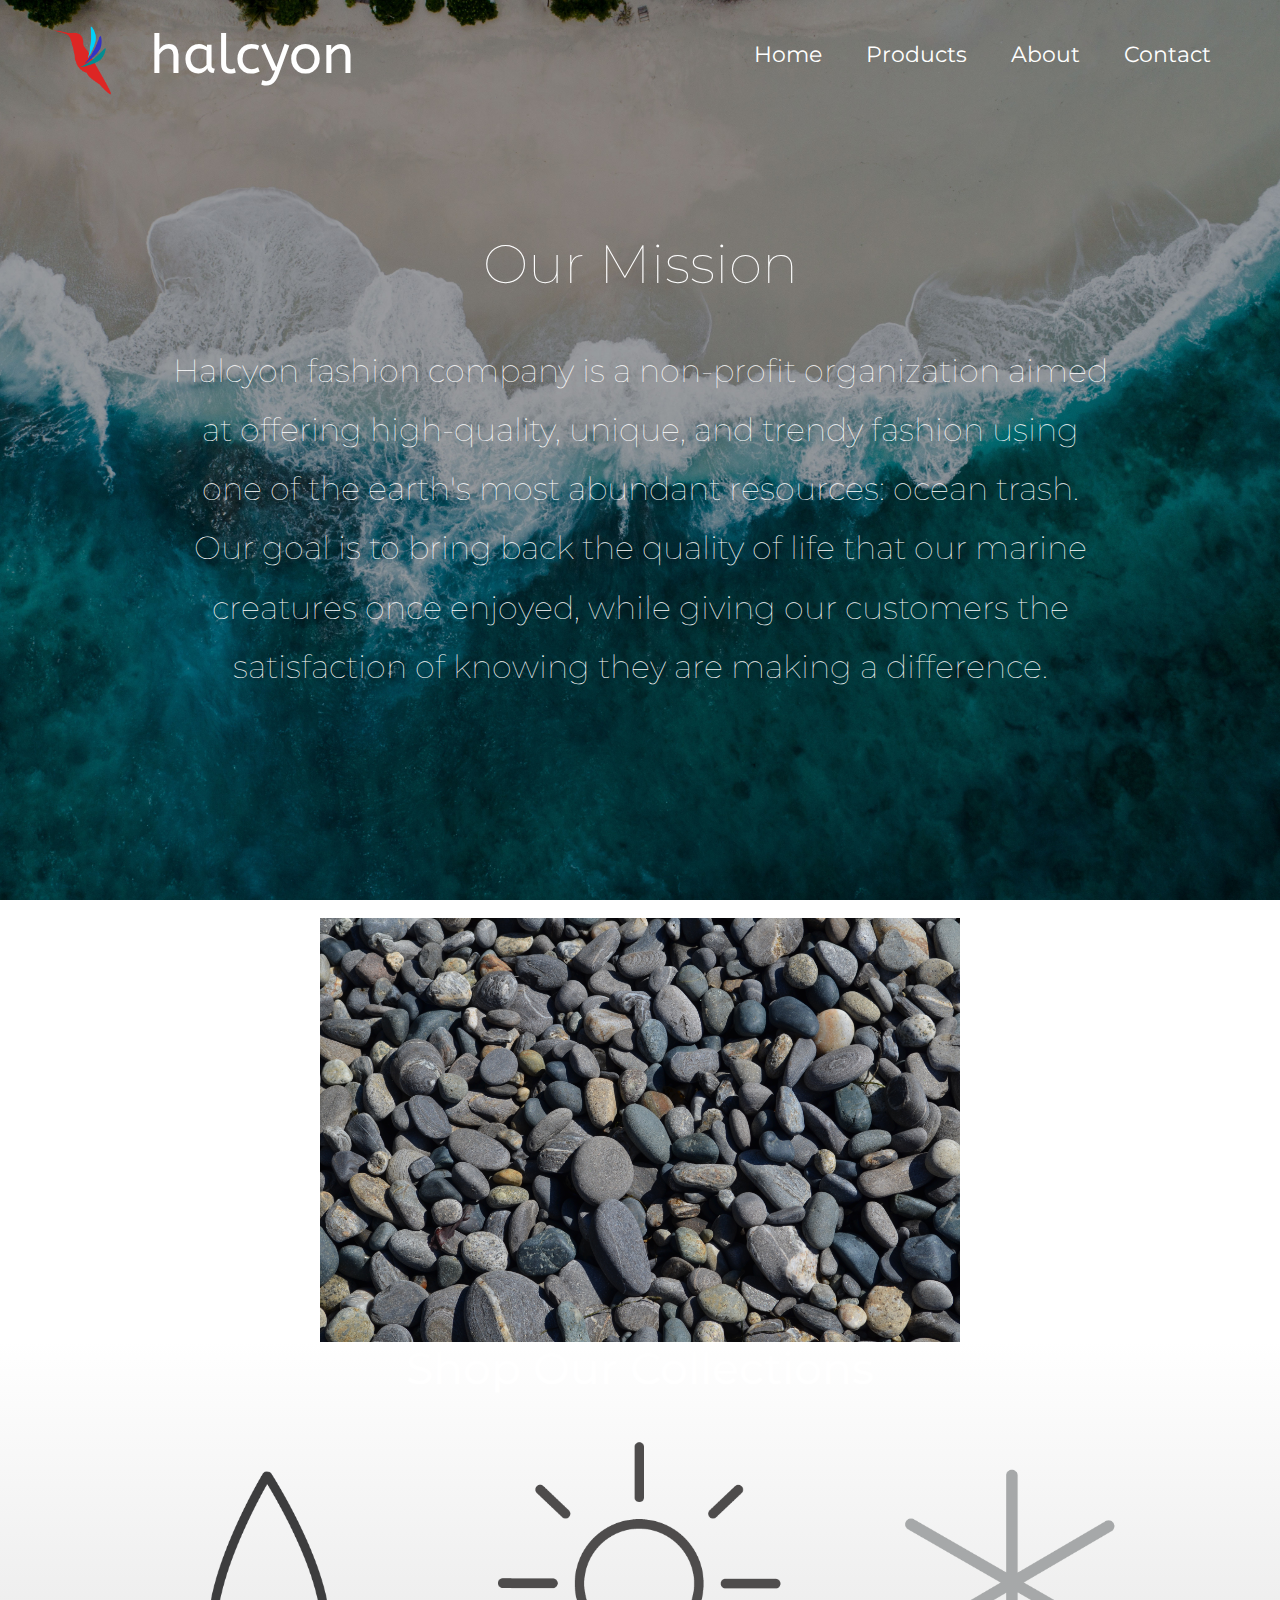
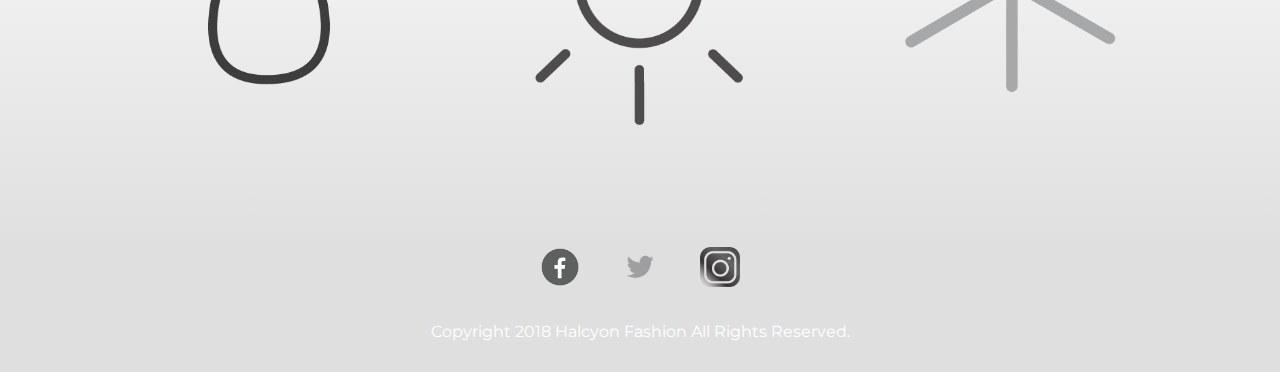
==== index.html @ 031aa5d2 "Added a carousel to the index." ====
<!DOCTYPE html>
<html>
  <head>
    <meta charset="utf-8">
    <title>Halcyon Fashion</title>
    <link rel="stylesheet" href="style.css">
    <link rel="stylesheet" href="bootstrap.min.css">
    <link href="https://fonts.googleapis.com/css?family=ABeeZee" rel="stylesheet">
    <link href="https://fonts.googleapis.com/css?family=Lato" rel="stylesheet">
    <link rel="icon" href="images/icons/halcyonlogo.png">
    <style>
      @import url('https://fonts.googleapis.com/css?family=Montserrat');
    </style>

  </head>
  <body id="index">
    <div class="container-fluid" id="header">
      <header>
        <div id="navheader" class="row">

         <a class="col-1 p-3" href="index.html"><img src="images/icons/halcyonlogo.png" alt="halcyonlogo.png" width="75px" height="75px"></a>
         <ul class="col-5 p-3" id="noDecor" href="index.html"><h1 class="">halcyon</h1></ul>

       <ul id="links" class="nav p-3">
         <li ><a class="nav-link text-white" href="index.html">Home</a></li>
         <li><a class="nav-link text-white" href="products.html">Products</a></li>
         <li><a class="nav-link text-white" href="about.html">About</a></li>
         <li><a class="nav-link text-white" href="contact.html">Contact</a></li>
         </ul>
       </div>
      </header>
    </div>
    <div class="container-fluid" id="pg1part1" >
      <div class="row">
      <!-- section with a mession statement-->
     <section id="first" class="justify-content-center">
       <h2 id="mission">Our Mission</h2>
       <br />
       <p id="mission">Halcyon fashion company is a non-profit organization
         aimed at offering high-quality, unique, and trendy fashion using one
         of the earth's most abundant resources: ocean trash. Our goal is to
         bring back the quality of life that our marine creatures once enjoyed,
         while giving our customers the satisfaction of knowing they are making
         a difference.</p>
     </section>
    </div>
    </div>

<!-- image carousel -->
<style media="screen">
  div.images{
    text-align: center;
  }
  img.carousel{
    margin: auto;
  }
</style>
    <div class="images">
      <img class="carousel" src="images/pebbles.jpg" width="50%" height="50%">
      <img class="carousel" src="images/thedarkblue.jpg" width="50%" height="50%">
      <img class="carousel" src="images/wbab.jpg" width="50%" height="50%">
      <img class="carousel" src="images/wood.jpg" width="50%" height="50%">
    </div>



    <div id="pg1part2" class="text-white">
      <!-- section featuring new items, featured items, etc -->
     <section class="third">
      <h2>Shop Our Collections</h2>
      <div class="container">
       <ul class="nav list-inline nav-justified">
         <li class="col-lg-4">
            <a href="products.html"><img src="images/icons/rainicon.png" width="100%" alt="rain icon"></a>
         </li>
         <li class="col-lg-4">
            <a href="products.html"><img src="images/icons/shineicon.png" width="100%" alt="shine icon"></a>
         </li>
         <li class="col-lg-4">
            <a href="products.html"><img src="images/icons/snowicon.png" width="100%" alt="snow icon"></a>
         </li>
       </ul>
      </div>
     </section>
    </div>


    <!-- simple footer containing copyright information and links to social media -->
    <!-- <div class="container-fluid"> -->
      <footer>
      <ul class="nav list-inline justify-content-center">
        <li class="nav-item"><a href="http://www.facebook.com/halcyonfashion"><img src="images/icons/facebook.png" width="40px" height="40px" alt="facebook" ></a></li>
        <li class="nav-item"><a href="http://www.twitter.com/halcyonfashion"><img src="images/icons/twitter.png" width="40px" height="40px" alt="twitter"></a></li>
        <li class="nav-item"><a href="http://www.instagram.com/halcyonfashion"><img src="images/icons/insta.png" width="40px" height="40px" alt="instagram"></a></li>
      </ul>
      <br />
      <p class="text-white">Copyright 2018 Halcyon Fashion All Rights Reserved.</p>
      </footer>
    <!-- </div> -->
  <script type="text/javascript" src="photos.js"></script>
  </body>
</html>
---- style.css ----
/*Color values for halcyon:
  Body: R:219 G:41 B:44
  Feather 1: R:36 G:209 B:248
  Feather 2: R:51 G:57 B:195
  Feather 3: R:21 G:141 B:144*/

html {
  font-size: 22px;
}
/*==============
     Bodies
==============*/

p, h1, h2, h3, h4, h5, h6, a, li, ul, ol, div {
  font-family: 'Montserrat', sans-serif;

}

body#index {
  width: 100%;
  height: 100%;
  background: url(images/beachdark.jpg);
  background-repeat: no-repeat;
  background-attachment: fixed;
  background-position: right top
  ;
  background-size: cover;
}

body#aboutus {
  width: 100%;
  height: 100%;
  background: url(images/beachlight.jpg);
  background-repeat: no-repeat;
  background-attachment: fixed;
  background-position: left top;
  background-size: cover;
}

body#products {
  width: 100%;
  height: 100%;
  background: url(images/beachlight.jpg);
  background-repeat: no-repeat;
  background-attachment: fixed;
  background-position: left top;
  background-size: cover;
}

body#contact {
  width: 100%;
  height: 100%;
  background: url(images/beachlight.jpg);
  background-repeat: no-repeat;
  background-attachment: fixed;
  background-position: left top;
  background-size: cover;
}

/*=================
   Index Header
=================*/

header {
  width: 100%;
  height: 20%;
  padding-bottom: 2%;
  color: white;
}

header h1 {
  font-family: 'ABeeZee', sans-serif;
}

/*=================
 Index(Page 1) Divs
==================*/
div#navheader {
  padding-left: 2%;
  padding-right: 2%;
}

div#navheader>ul#links {
  margin-left: auto;
  color: white;
}

div#navheader ul#links li {
  /*width: 120px;*/
  height: 40px;
}

div#pg1part1 {

  color: white;
  margin-left: auto;
  margin-right: auto;
  text-align: center;
  padding-left: 5%;
  padding-right: 5%;
  padding-top: 5%;
  padding-bottom: 10%;
  height: 750px;
}

p#mission, h2#mission {
  text-align: center;
  font-family: 'Montserrat', sans-serif;
  font-weight: lighter;
}


h2#mission {
  font-size: 54px;
}


p#mission {
  font-size: 32px;
  height: 250px;
  line-height: 185%;
}


div#pg1part2 {
  background: linear-gradient(to bottom, rgba(0, 0, 0, 0), rgba(192, 192, 192, .5));
  margin-left: auto;
  margin-right: auto;
  text-align: center;
  height: 500px;
  /*color: white;
  margin-left: auto;
  margin-right: auto;
  text-align: center;*/
}

div#pg1part2.contact {
  height: 100px;
  background: linear-gradient(to bottom, rgba(0, 0, 0, 0), rgba(192, 192, 192, .5));
}

body#contact div#involved a, body#contact div#informed a  {
  color: rgb(0, 3, 255);
}

body#contact div#involved a:hover, body#contact div#informed a:hover {
  color: white;
  text-decoration: none;
}

div#form form {
  /* align-content: center; */
  width: 80%;
  /* padding-left: 400px; */
  text-align: center;
  margin-left: auto;
  margin-right: auto;
}

div#form form textarea {
  background: url("halcyonlogo.png");
}

div#pg1part3 {
  margin-left: auto;
  margin-right: auto;
  color: white;
}

h2 {
  text-align: center;
  font: 24em;
}

header h1 {
  font-family: 'ABeeZee', sans-serif;
}

/** {outline: 1px solid red;}*/

ul li {
 padding-top: 5px;
}

p#mission {
  text-align: center;
  padding-left: 120px;
  padding-right: 120px;
}

ul li.nav-link {
  padding-right: 155px;
  padding-left: 155px;
}

ul a#noDecor {
  text-decoration: none;
  color: black;
}

footer p {
  padding-left: 360px;
  padding-right: 360px;
}

section.third div#container ul li {
  border: 25px;
}

section.third div#container ul li p {
  padding-left: 25px;
}

section.third div#container ul li img {
   display: block;
   border: 25px;
}

h4{
  text-align: center;
}

h2 {
  text-align: center;
}

.col-lg-4{
 text-align: center;
}

h1#title {
  font-size: 64px;
  font-weight: lighter;
  font-family: 'Montserrat', sans-serif;
}

div#navheader ul#links li:hover {
  -webkit-filter: opacity(0.5);
  filter: opacity(0.5);
  -webkit-transition: .3s;
  transition: .3s;
  color: rgb(227, 150, 0);
}

footer {
  text-align: center;
  background-color: rgba(192, 192, 192, .5);
  height: 130px;
  width: 100%;
}

footer p {
  font-size: 16px;
}

div#pg1part2 ul li a img {
  -webkit-filter: grayscale(99%);
  filter: grayscale(99%);
  /* -webkit-transition: .5s;
  transition: .5s; */
}

div#pg1part2 ul li a img:hover {
  -webkit-filter: grayscale(0%);
  filter: none;
  -webkit-transition: .5s;
  transition: .5s;
}

footer ul li a img {
  -webkit-filter: grayscale(99%);
  filter: grayscale(99%);
  /* -webkit-transition: .5s;
  transition: .5s; */
}

/* footer ul li a img:hover {
  -webkit-filter: grayscale(0%);
  filter: none;
  -webkit-transition: .5s;
  transition: .5s;
} */


footer ul li {
  padding-left: 20px;
  padding-right: 20px;
}
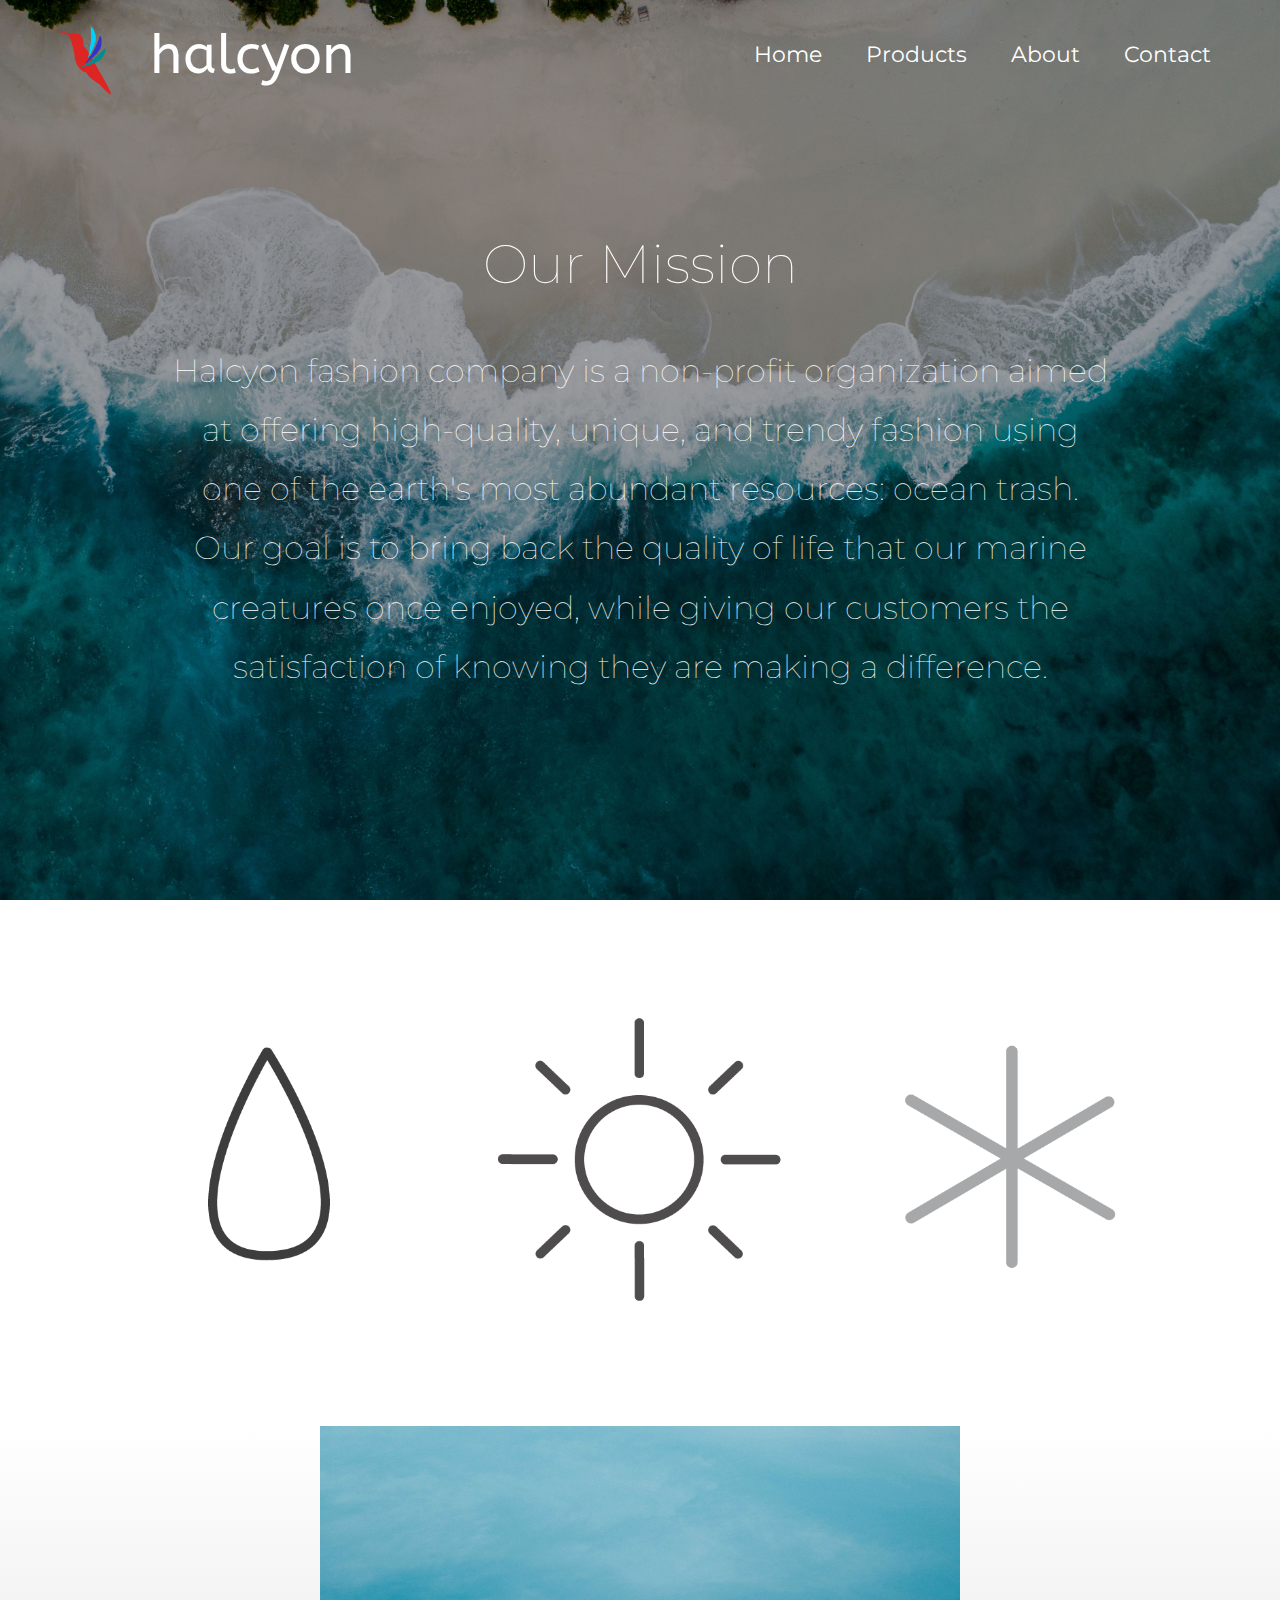
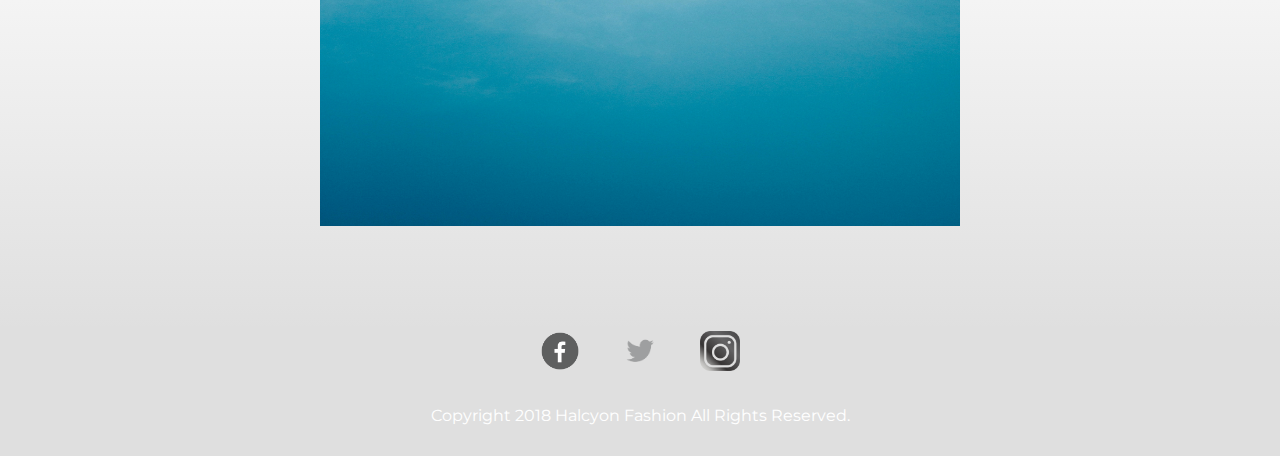
==== commit d4e8572c: "Added images to the carousel." ====
--- a/index.html
+++ b/index.html
@@ -46,23 +46,6 @@
     </div>
     </div>
 
-<!-- image carousel -->
-<style media="screen">
-  div.images{
-    text-align: center;
-  }
-  img.carousel{
-    margin: auto;
-  }
-</style>
-    <div class="images">
-      <img class="carousel" src="images/pebbles.jpg" width="50%" height="50%">
-      <img class="carousel" src="images/thedarkblue.jpg" width="50%" height="50%">
-      <img class="carousel" src="images/wbab.jpg" width="50%" height="50%">
-      <img class="carousel" src="images/wood.jpg" width="50%" height="50%">
-    </div>
-
-
 
     <div id="pg1part2" class="text-white">
       <!-- section featuring new items, featured items, etc -->
@@ -71,18 +54,37 @@
       <div class="container">
        <ul class="nav list-inline nav-justified">
          <li class="col-lg-4">
-            <a href="products.html"><img src="images/icons/rainicon.png" width="100%" alt="rain icon"></a>
+            <a href="products.html#rain"><img src="images/icons/rainicon.png" width="100%" alt="rain icon"></a>
          </li>
          <li class="col-lg-4">
-            <a href="products.html"><img src="images/icons/shineicon.png" width="100%" alt="shine icon"></a>
+            <a href="products.html#shine"><img src="images/icons/shineicon.png" width="100%" alt="shine icon"></a>
          </li>
          <li class="col-lg-4">
-            <a href="products.html"><img src="images/icons/snowicon.png" width="100%" alt="snow icon"></a>
+            <a href="products.html#snow"><img src="images/icons/snowicon.png" width="100%" alt="snow icon"></a>
          </li>
        </ul>
       </div>
      </section>
     </div>
+
+    <!-- image carousel -->
+    <style media="screen">
+      div.images{
+        text-align: center;
+      }
+      img.carousel{
+        margin: auto;
+      }
+    </style>
+    <br />
+    <br />
+    <br />
+        <div class="images" id="pg1part3">
+          <img class="carousel" src="images/img1.jpg" width="50%" height="80%">
+          <img class="carousel" src="images/img2.jpg" width="50%" height="80%">
+          <img class="carousel" src="images/img3.jpg" width="50%" height="80%">
+          <img class="carousel" src="images/img4.jpg" width="50%" height="80%">
+        </div>
 
 
     <!-- simple footer containing copyright information and links to social media -->
--- a/style.css
+++ b/style.css
@@ -122,7 +122,7 @@
 }
 
 
-div#pg1part2 {
+div#pg1part3 {
   background: linear-gradient(to bottom, rgba(0, 0, 0, 0), rgba(192, 192, 192, .5));
   margin-left: auto;
   margin-right: auto;
@@ -134,8 +134,8 @@
   text-align: center;*/
 }
 
-div#pg1part2.contact {
-  height: 100px;
+div#pg1part3.contact {
+  height: 75px;
   background: linear-gradient(to bottom, rgba(0, 0, 0, 0), rgba(192, 192, 192, .5));
 }
 
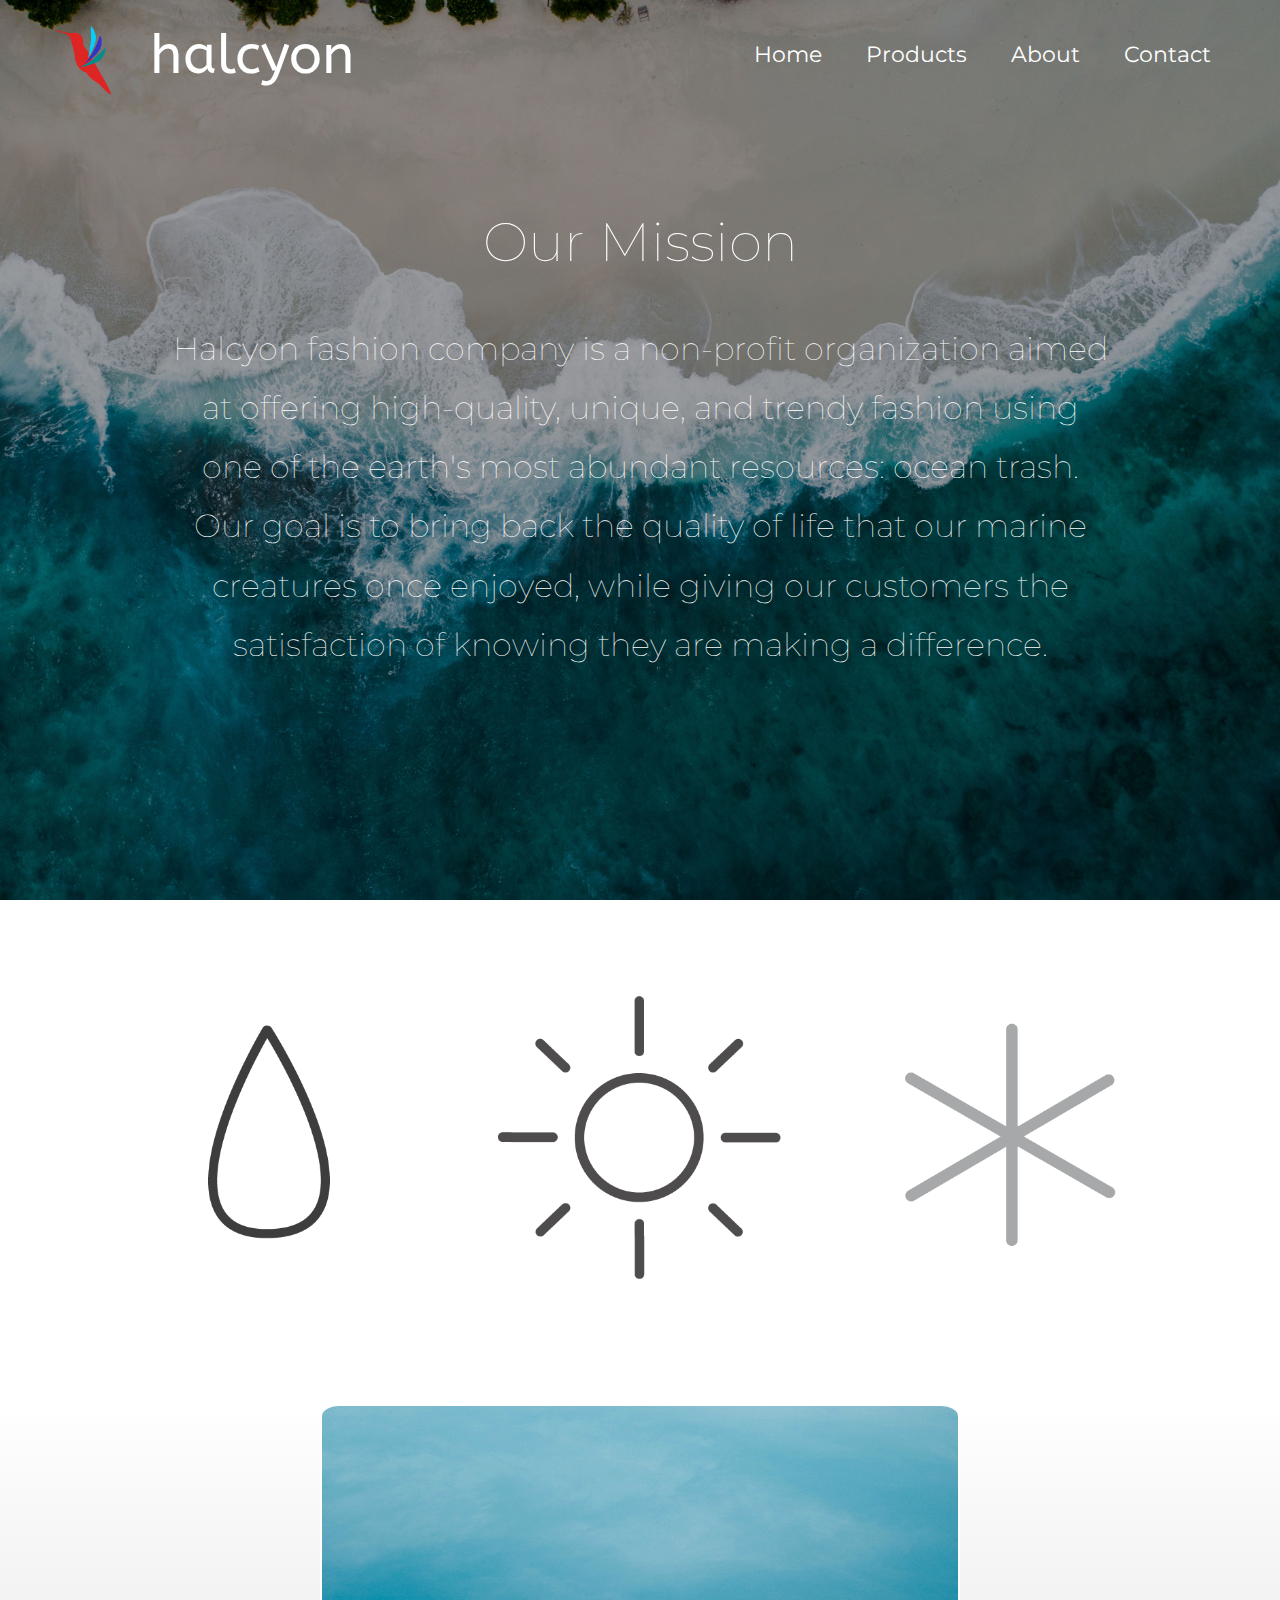
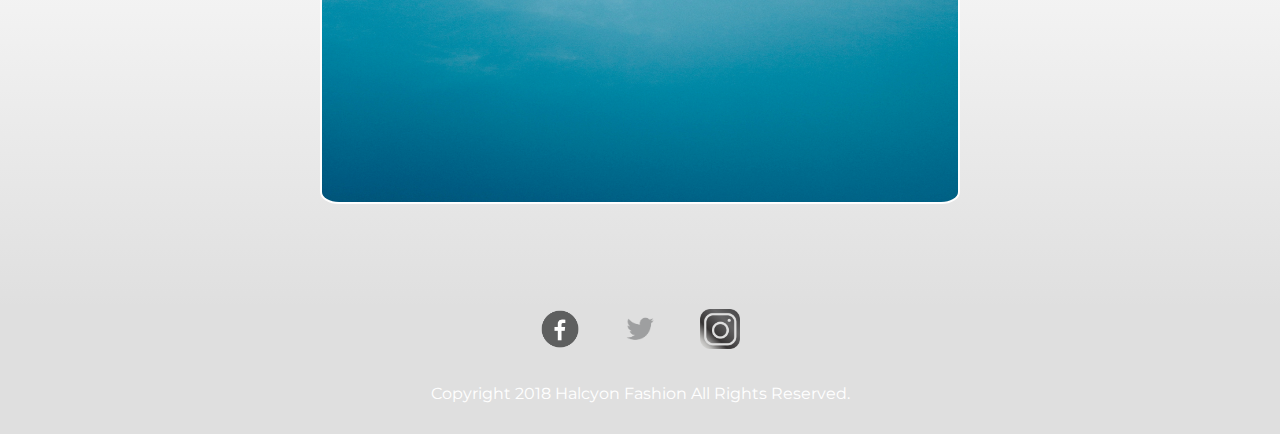
==== commit d4c42e08: "About Page Changes" ====
--- a/index.html
+++ b/index.html
@@ -19,7 +19,7 @@
         <div id="navheader" class="row">
 
          <a class="col-1 p-3" href="index.html"><img src="images/icons/halcyonlogo.png" alt="halcyonlogo.png" width="75px" height="75px"></a>
-         <ul class="col-5 p-3" id="noDecor" href="index.html"><h1 class="">halcyon</h1></ul>
+         <a class="col-5 p-3" id="noDecor" href="index.html"><h1>halcyon</h1></a>
 
        <ul id="links" class="nav p-3">
          <li ><a class="nav-link text-white" href="index.html">Home</a></li>
--- a/style.css
+++ b/style.css
@@ -10,6 +10,10 @@
 /*==============
      Bodies
 ==============*/
+
+/** {
+  outline: 2px solid red;
+}*/
 
 p, h1, h2, h3, h4, h5, h6, a, li, ul, ol, div {
   font-family: 'Montserrat', sans-serif;
@@ -35,6 +39,7 @@
   background-attachment: fixed;
   background-position: left top;
   background-size: cover;
+  font-family: 'Montserrat', sans-serif;
 }
 
 body#products {
@@ -72,6 +77,14 @@
   font-family: 'ABeeZee', sans-serif;
 }
 
+header a.col-1.p-3 img {
+  padding-right: 0px;
+}
+
+header ul h1 {
+  padding-left: 0px;
+}
+
 /*=================
  Index(Page 1) Divs
 ==================*/
@@ -90,8 +103,39 @@
   height: 40px;
 }
 
+div#aboutus.container {
+  width: 80%;
+}
+
+div#aboutus.container img {
+  float: left;
+  padding-top: 15px;
+  padding-bottom: 15px;
+  padding-right: 15px;
+  padding-left: 15px;
+}
+
+div#aboutus.container img.bio {
+  float: left;
+  padding-top: 15px;
+  padding-bottom: 15px;
+  padding-right: 15px;
+  padding-left: 15px;
+  border: 2px solid white;
+  border-radius: 3%;
+}
+
+div.bio p {
+  padding-left: 15px;
+  margin-right: 15px;
+}
+
+article.story p {
+  clear: right;
+  text-align: center;
+}
+
 div#pg1part1 {
-
   color: white;
   margin-left: auto;
   margin-right: auto;
@@ -140,12 +184,15 @@
 }
 
 body#contact div#involved a, body#contact div#informed a  {
-  color: rgb(0, 3, 255);
+  color: blue;
+  text-decoration: none;
 }
 
 body#contact div#involved a:hover, body#contact div#informed a:hover {
-  color: white;
-  text-decoration: none;
+  -webkit-filter: opacity(0.4);
+  filter: opacity(0.4);
+  -webkit-transition: .3s;
+  transition: .3s;
 }
 
 div#form form {
@@ -158,7 +205,7 @@
 }
 
 div#form form textarea {
-  background: url("halcyonlogo.png");
+  background: none;
 }
 
 div#pg1part3 {
@@ -193,9 +240,9 @@
   padding-left: 155px;
 }
 
-ul a#noDecor {
+a#noDecor {
   text-decoration: none;
-  color: black;
+  color: white;
 }
 
 footer p {
@@ -216,11 +263,7 @@
    border: 25px;
 }
 
-h4{
-  text-align: center;
-}
-
-h2 {
+h2, h3, h4{
   text-align: center;
 }
 
@@ -232,6 +275,10 @@
   font-size: 64px;
   font-weight: lighter;
   font-family: 'Montserrat', sans-serif;
+}
+
+h1#storyTitle {
+  text-align: center;
 }
 
 div#navheader ul#links li:hover {
@@ -267,6 +314,11 @@
   transition: .5s;
 }
 
+div#placeholder {
+  background: linear-gradient(to bottom, rgba(0, 0, 0, 0), rgba(192, 192, 192, .5));
+  height: 100px;
+}
+
 footer ul li a img {
   -webkit-filter: grayscale(99%);
   filter: grayscale(99%);
@@ -286,3 +338,13 @@
   padding-left: 20px;
   padding-right: 20px;
 }
+
+img.carousel{
+  border: 2.5px solid white;
+  border-radius: 3%;
+}
+
+#cart{
+  display: flex;
+  align-items: flex-end;
+}
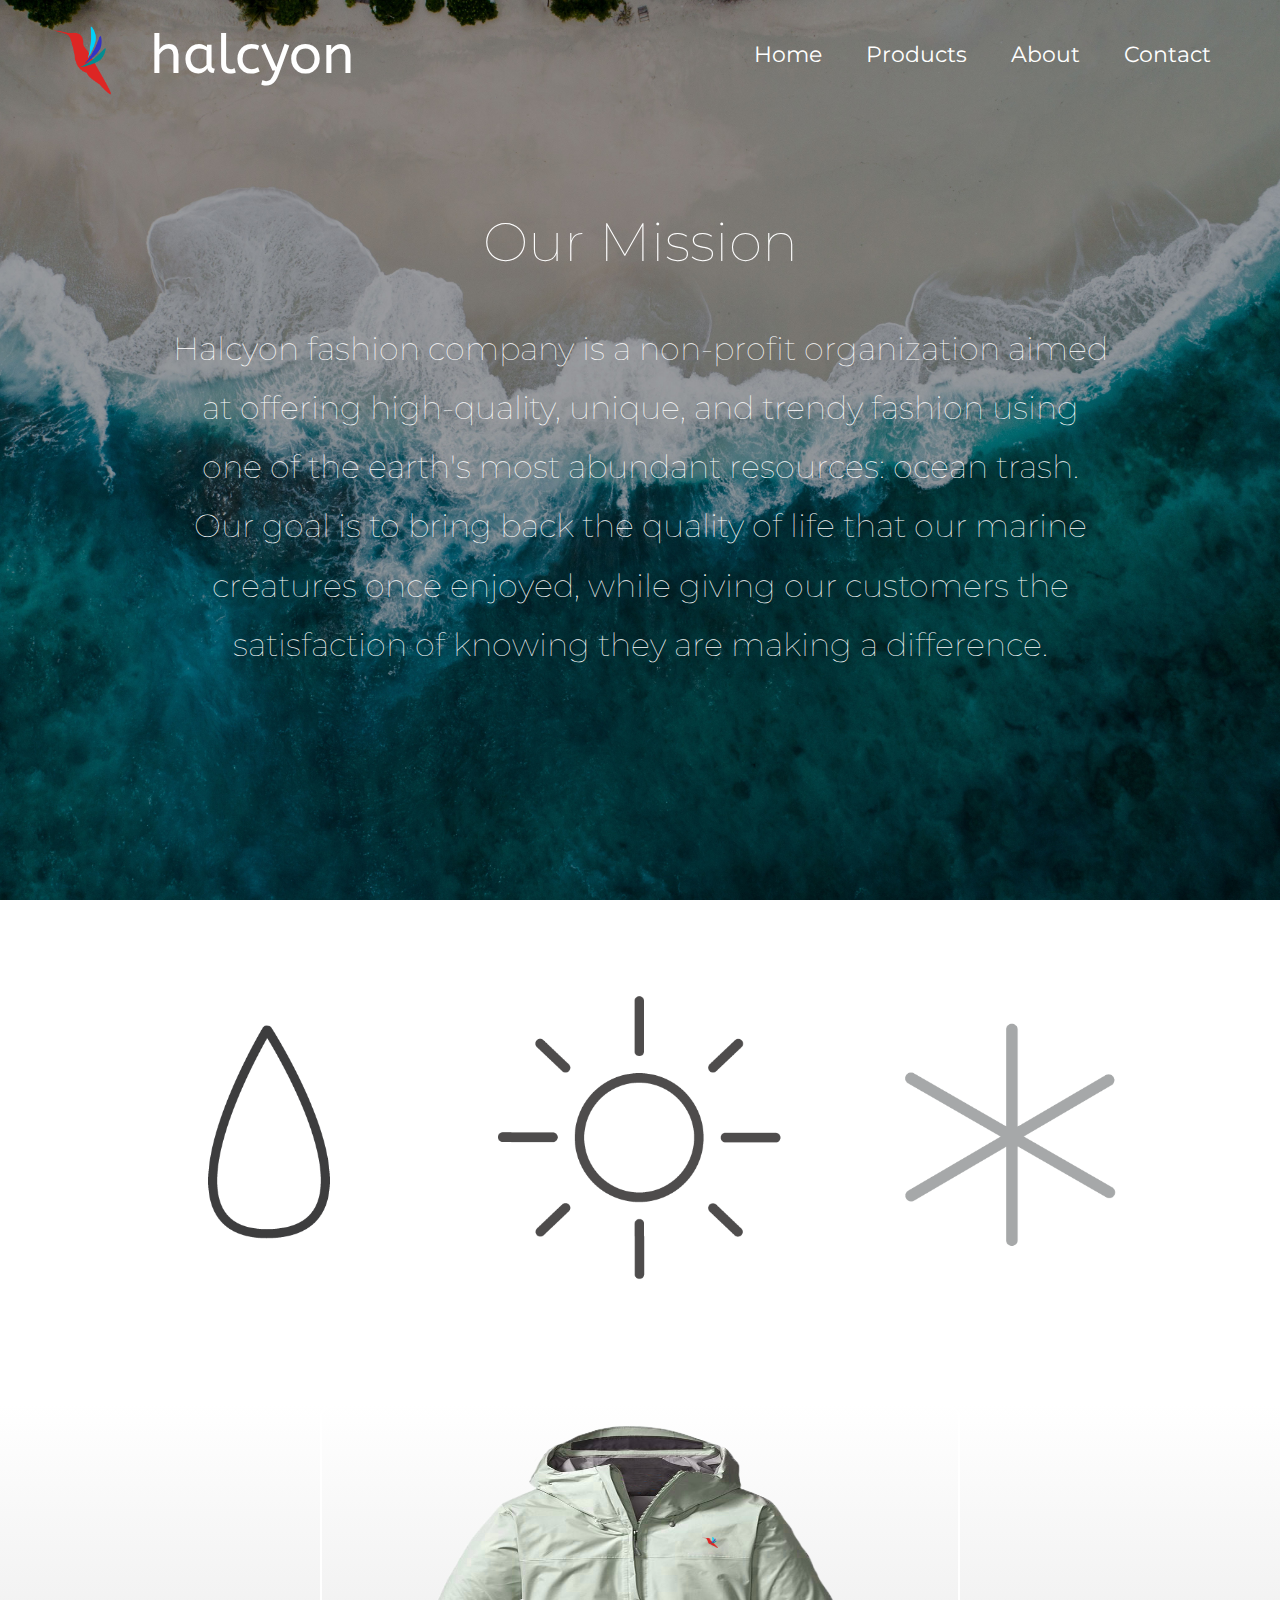
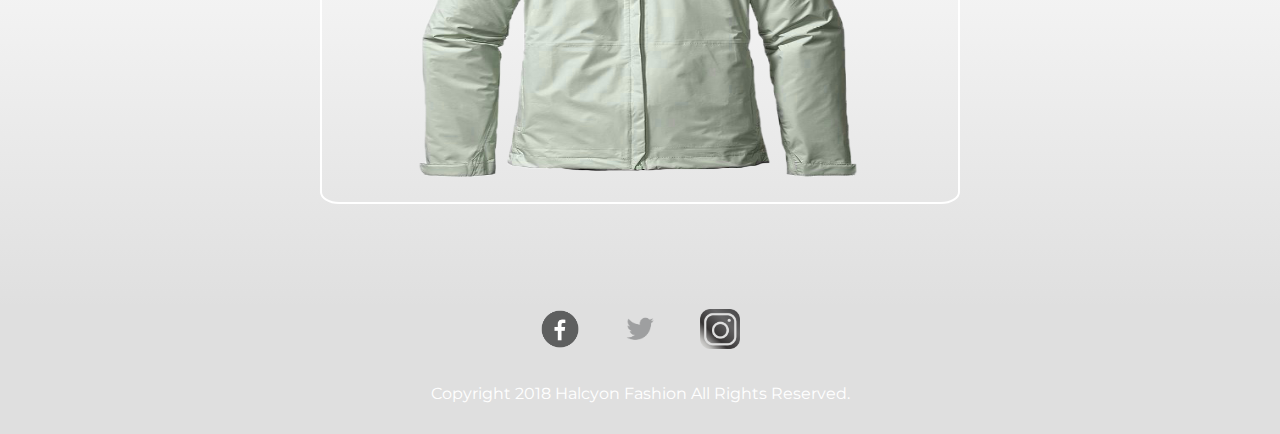
==== commit 7db811b0: "home page images." ====
--- a/index.html
+++ b/index.html
@@ -80,8 +80,16 @@
     <br />
     <br />
         <div class="images" id="pg1part3">
-          <img class="carousel" src="images/img1.jpg" width="50%" height="80%">
-          <img class="carousel" src="images/img2.jpg" width="50%" height="80%">
+          <img class="carousel" src="images/rain/rain_4.png" width="50%" height="80%">
+          <img class="carousel" src="images/rain/rain_2.png" width="50%" height="80%">
+          <img class="carousel" src="images/rain/rain_3.png" width="50%" height="80%">
+          <img class="carousel" src="images/rain/rain_8.png" width="50%" height="80%">
+          <img class="carousel" src="images/rain/rain_5.png" width="50%" height="80%">
+          <img class="carousel" src="images/shine/shine_1.png" width="50%" height="80%">
+          <img class="carousel" src="images/shine/shine_2.png" width="50%" height="80%">
+          <img class="carousel" src="images/shine/shine_7.png" width="50%" height="80%">
+          <img class="carousel" src="images/shine/shine_10.png" width="50%" height="80%">
+          <img class="carousel" src="images/shine/shine_8.png" width="50%" height="80%">
           <img class="carousel" src="images/img3.jpg" width="50%" height="80%">
           <img class="carousel" src="images/img4.jpg" width="50%" height="80%">
         </div>
--- a/style.css
+++ b/style.css
@@ -1,8 +1,9 @@
-/*Color values for halcyon:
-  Body: R:219 G:41 B:44
-  Feather 1: R:36 G:209 B:248
-  Feather 2: R:51 G:57 B:195
-  Feather 3: R:21 G:141 B:144*/
+/*
+   Color values for halcyon:
+   Body: R:219 G:41 B:44
+   Feather 1: R:36 G:209 B:248
+   Feather 2: R:51 G:57 B:195
+   Feather 3: R:21 G:141 B:144 */
 
 html {
   font-size: 22px;
@@ -26,8 +27,7 @@
   background: url(images/beachdark.jpg);
   background-repeat: no-repeat;
   background-attachment: fixed;
-  background-position: right top
-  ;
+  background-position: right top;
   background-size: cover;
 }
 
@@ -121,8 +121,8 @@
   padding-bottom: 15px;
   padding-right: 15px;
   padding-left: 15px;
-  border: 2px solid white;
-  border-radius: 3%;
+  /* border: 2px solid white;
+  border-radius: 3%; */
 }
 
 div.bio p {
@@ -132,6 +132,10 @@
 
 article.story p {
   clear: right;
+  text-align: center;
+}
+
+body#products h1 {
   text-align: center;
 }
 
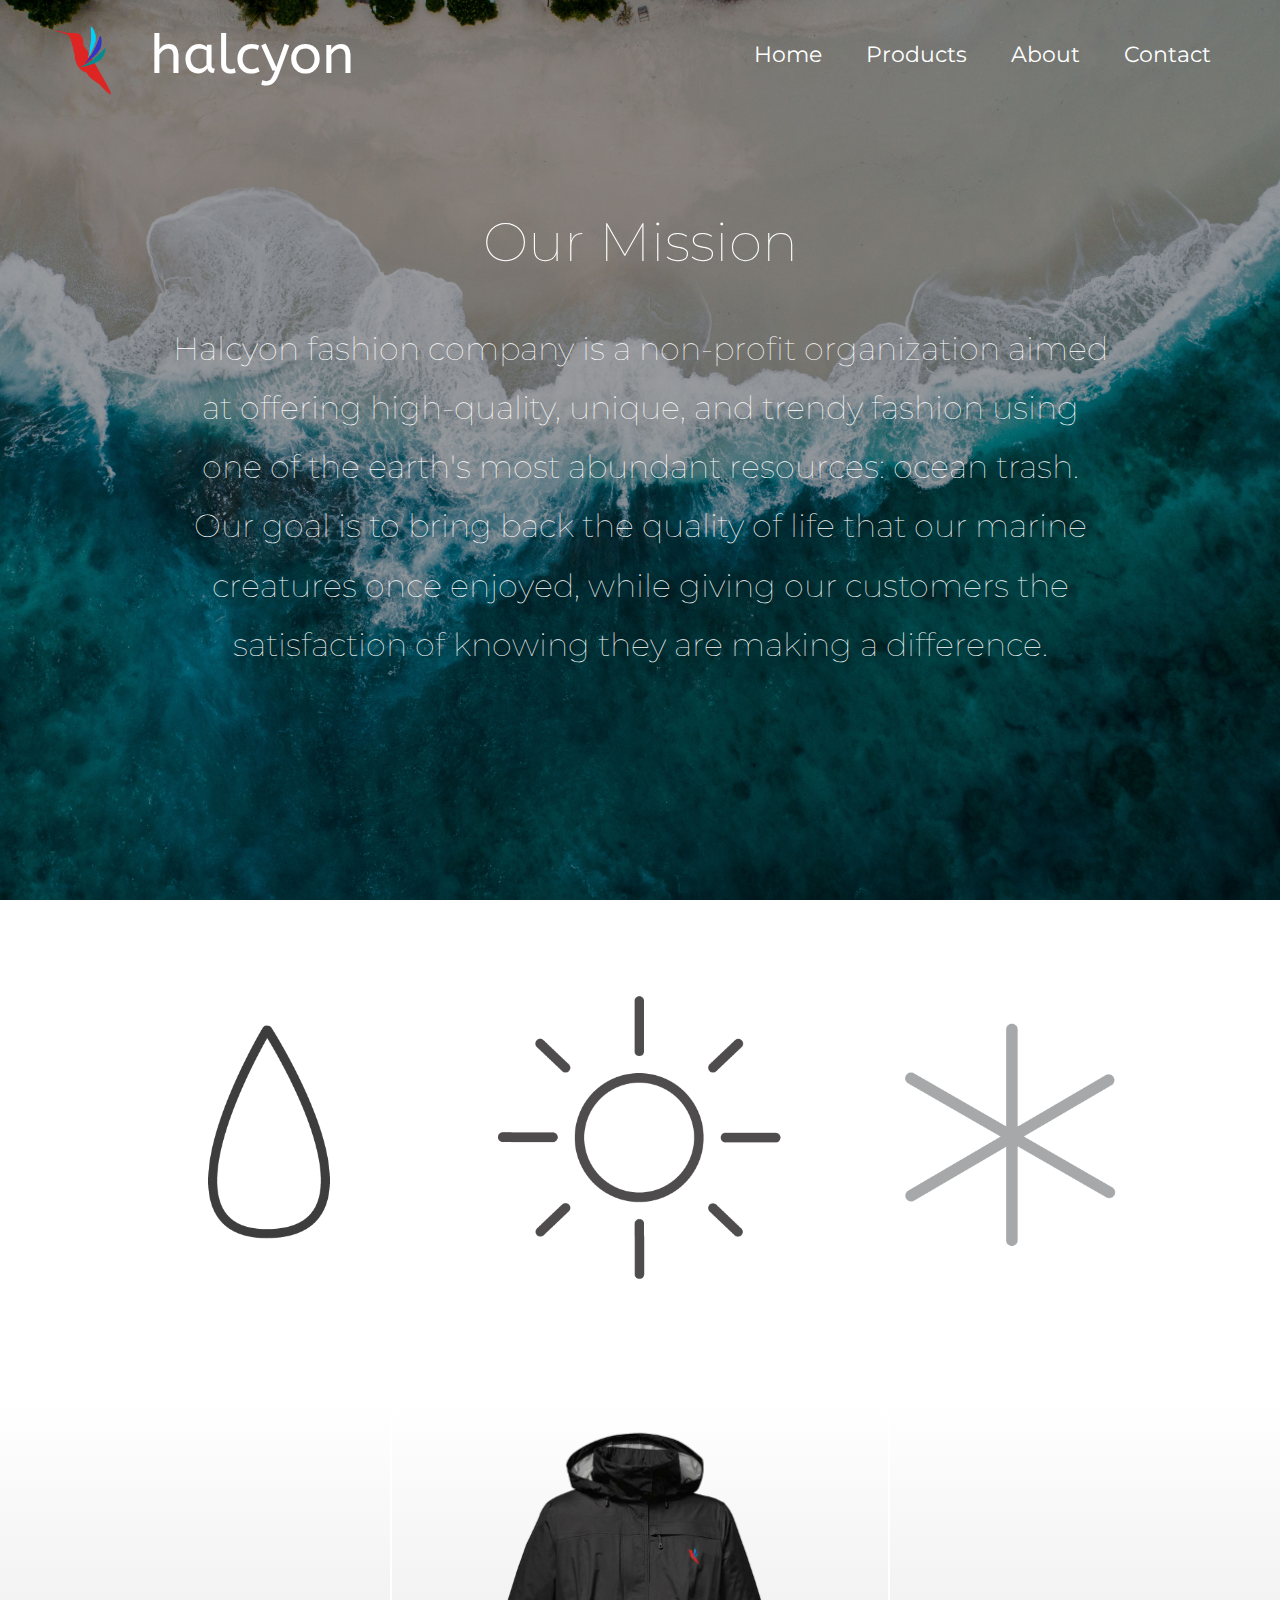
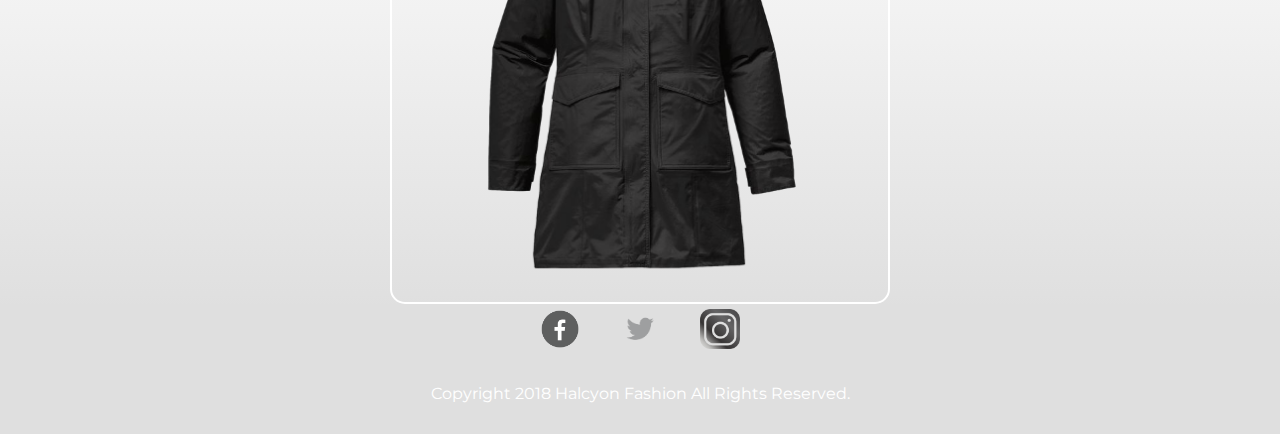
==== commit 699b91d3: "Fixed the carousel." ====
--- a/index.html
+++ b/index.html
@@ -80,18 +80,24 @@
     <br />
     <br />
         <div class="images" id="pg1part3">
-          <img class="carousel" src="images/rain/rain_4.png" width="50%" height="80%">
-          <img class="carousel" src="images/rain/rain_2.png" width="50%" height="80%">
-          <img class="carousel" src="images/rain/rain_3.png" width="50%" height="80%">
-          <img class="carousel" src="images/rain/rain_8.png" width="50%" height="80%">
-          <img class="carousel" src="images/rain/rain_5.png" width="50%" height="80%">
-          <img class="carousel" src="images/shine/shine_1.png" width="50%" height="80%">
-          <img class="carousel" src="images/shine/shine_2.png" width="50%" height="80%">
-          <img class="carousel" src="images/shine/shine_7.png" width="50%" height="80%">
-          <img class="carousel" src="images/shine/shine_10.png" width="50%" height="80%">
-          <img class="carousel" src="images/shine/shine_8.png" width="50%" height="80%">
-          <img class="carousel" src="images/img3.jpg" width="50%" height="80%">
-          <img class="carousel" src="images/img4.jpg" width="50%" height="80%">
+          <img class="carousel" src="images/rain/rain_1.png" width="500em" height="500em">
+          <img class="carousel" src="images/rain/rain_4.png" width="500em" height="500em">
+          <img class="carousel" src="images/rain/rain_2.png" width="500em" height="500em">
+          <img class="carousel" src="images/rain/rain_3.png" width="500em" height="500em">
+          <img class="carousel" src="images/rain/rain_8.png" width="500em" height="500em">
+          <img class="carousel" src="images/rain/rain_5.png" width="500em" height="500em">
+          <img class="carousel" src="images/shine/shine_1.png" width="500em" height="500em">
+          <img class="carousel" src="images/shine/shine_2.png" width="500em" height="500em">
+          <img class="carousel" src="images/shine/shine_7.png" width="500em" height="500em">
+          <img class="carousel" src="images/shine/shine_10.png" width="500em" height="500em">
+          <img class="carousel" src="images/shine/shine_8.png" width="500em" height="500em">
+          <img class="carousel" src="images/shine/shine_13.png" width="500em" height="500em">
+          <img class="carousel" src="images/snow/snow_8.png" width="500em" height="500em">
+          <img class="carousel" src="images/snow/snow_3.png" width="500em" height="500em">
+          <img class="carousel" src="images/snow/snow_9.png" width="500em" height="500em">
+          <img class="carousel" src="images/snow/snow_6.png" width="500em" height="500em">
+          <img class="carousel" src="images/snow/snow_4.png" width="500em" height="500em">
+          <img class="carousel" src="images/snow/snow_1.png" width="500em" height="500em">
         </div>
 
 
--- a/style.css
+++ b/style.css
@@ -117,7 +117,7 @@
 
 div#aboutus.container img.bio {
   float: left;
-  padding-top: 15px;
+  /*padding-top: 15px;*/
   padding-bottom: 15px;
   padding-right: 15px;
   padding-left: 15px;
@@ -139,6 +139,10 @@
   text-align: center;
 }
 
+body#products h1#name {
+  width: 200px;
+}
+
 div#pg1part1 {
   color: white;
   margin-left: auto;
@@ -157,18 +161,24 @@
   font-weight: lighter;
 }
 
+body#products div.pbox {
+  align-items: center;
+  justify-content: center;
+}
+
+body#products h5, body#products h6 {
+  padding-right: 80px;
+}
 
 h2#mission {
   font-size: 54px;
 }
-
 
 p#mission {
   font-size: 32px;
   height: 250px;
   line-height: 185%;
 }
-
 
 div#pg1part3 {
   background: linear-gradient(to bottom, rgba(0, 0, 0, 0), rgba(192, 192, 192, .5));
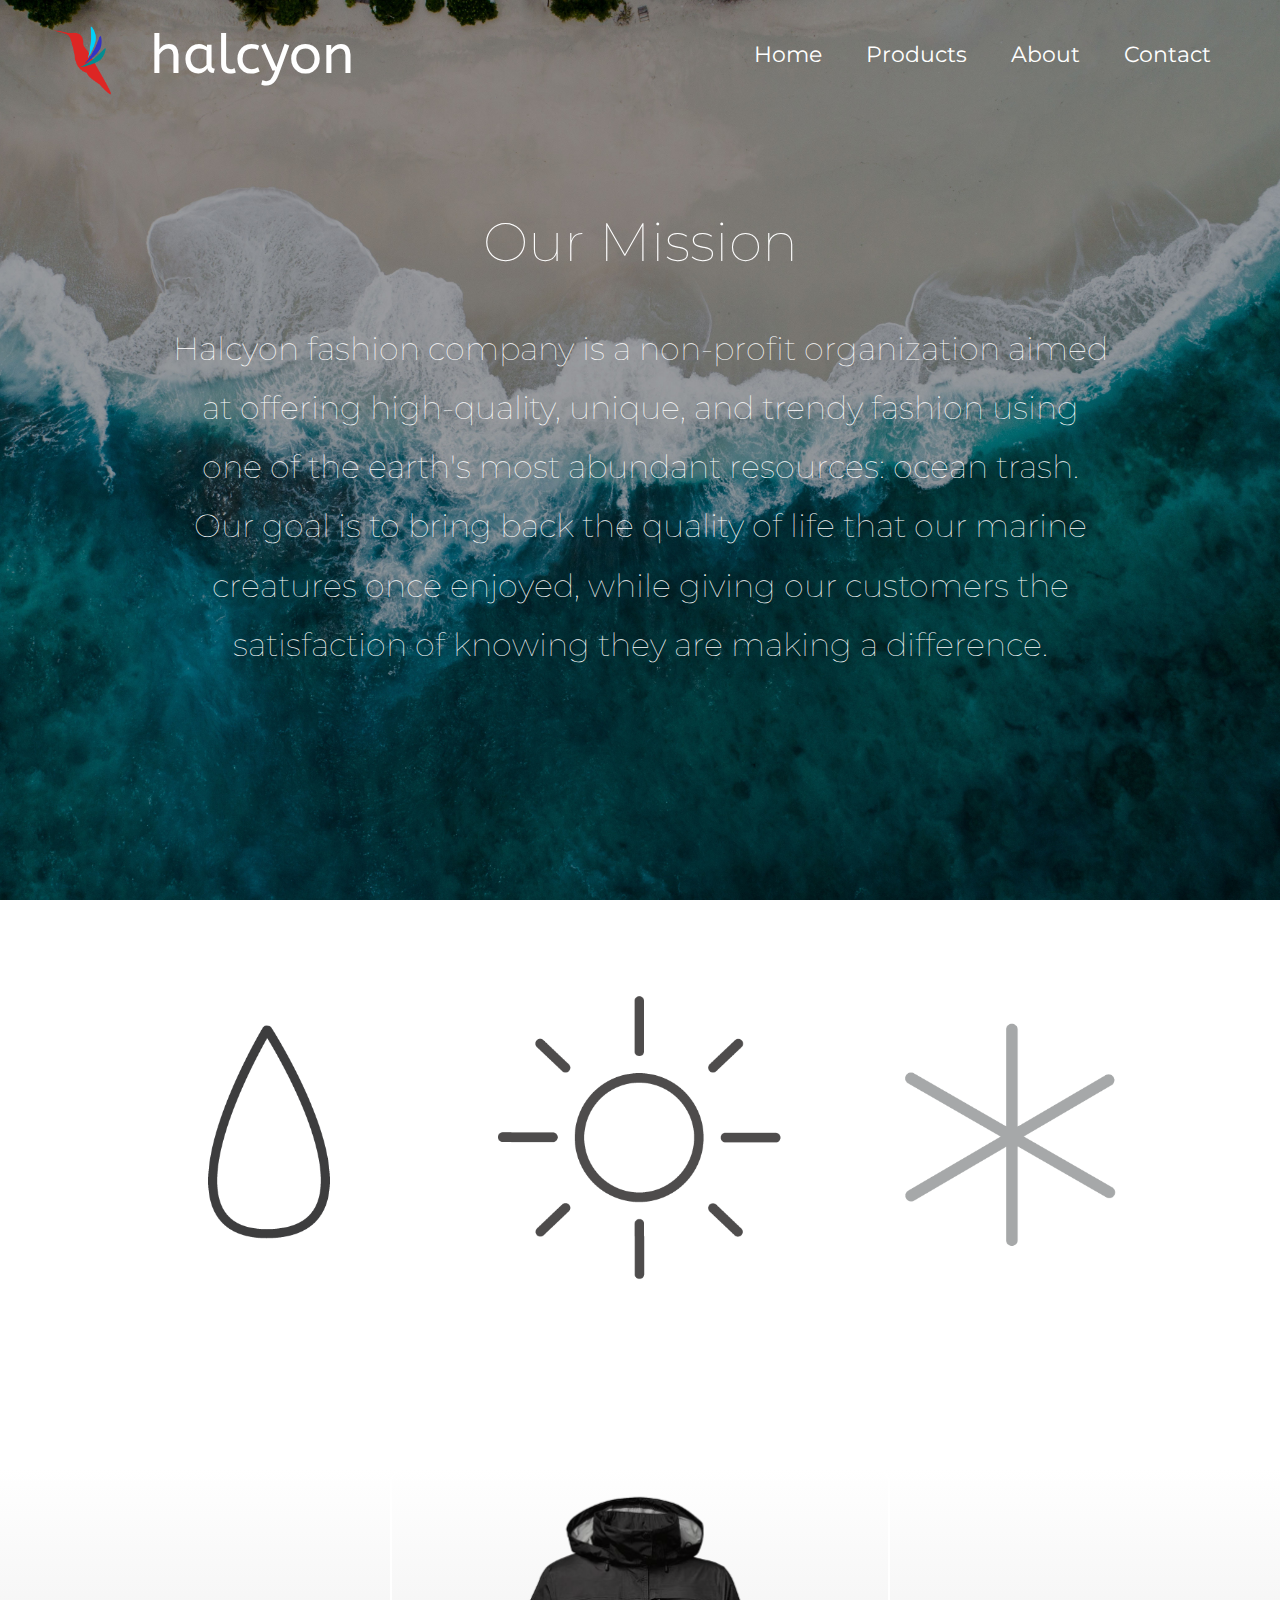
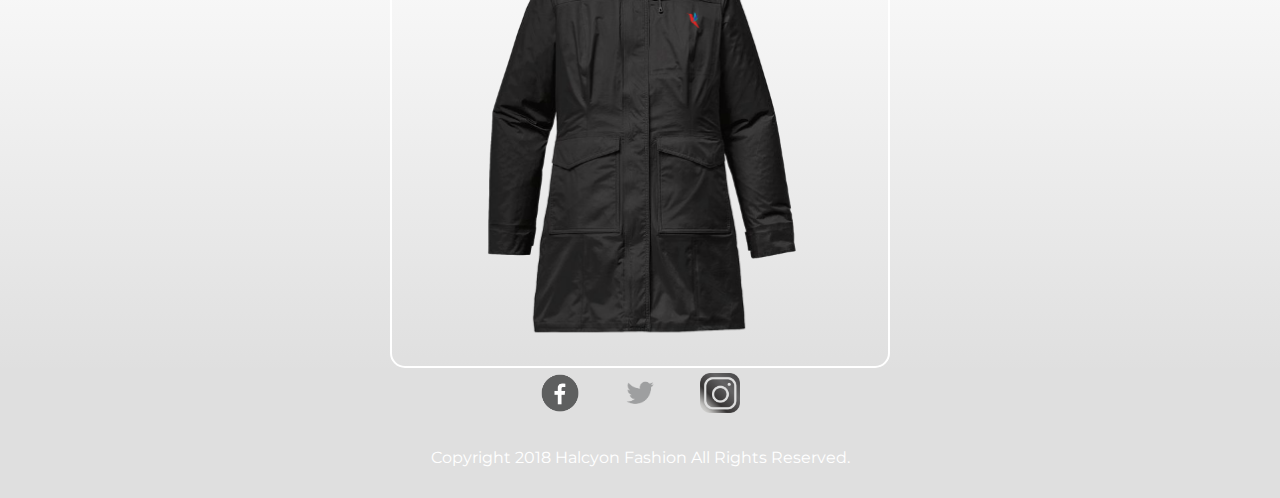
==== commit 48608553: "Slideshow Title, Button Styles" ====
--- a/index.html
+++ b/index.html
@@ -79,6 +79,7 @@
     <br />
     <br />
     <br />
+    <h2 style="font-family: 'Montserrat', sans-serif; color: white;">Quick View</h2>
         <div class="images" id="pg1part3">
           <img class="carousel" src="images/rain/rain_1.png" width="500em" height="500em">
           <img class="carousel" src="images/rain/rain_4.png" width="500em" height="500em">
--- a/style.css
+++ b/style.css
@@ -143,6 +143,19 @@
   width: 200px;
 }
 
+body#products input {
+  background-color: rgba(0,0,0,0);
+  color: black;
+  -webkit-transition-duration: 0.4s; /* Safari */
+  transition-duration: 0.4s;
+  border: 2px solid black;
+}
+
+body#products input:hover {
+  background-color: black;
+  color: white;
+}
+
 div#pg1part1 {
   color: white;
   margin-left: auto;
@@ -167,7 +180,7 @@
 }
 
 body#products h5, body#products h6 {
-  padding-right: 80px;
+  padding-right: 170px;
 }
 
 h2#mission {
